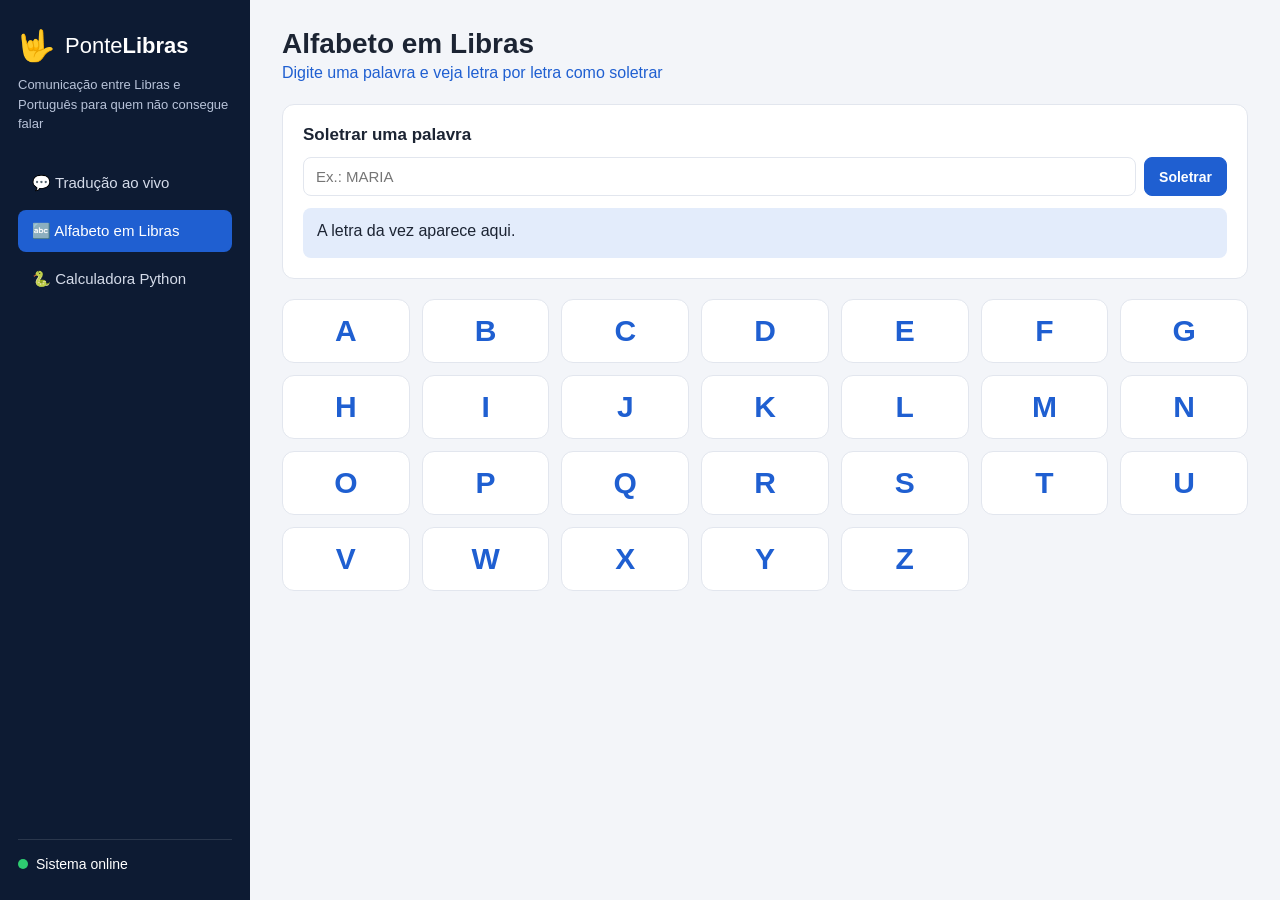
==== alfabeto.html @ c9fdf91e "chore: separação de pasta" ====
<!DOCTYPE html>
<html lang="pt-br">
<head>
    <meta charset="UTF-8">
    <meta name="viewport" content="width=device-width, initial-scale=1.0">
    <title>Ponte Libras - Alfabeto</title>
    <link rel="stylesheet" href="css/style.css">
</head>
<body>

    <aside class="menu">
        <div class="logo">
            <span class="logo-icone">🤟</span>
            <span>Ponte<b>Libras</b></span>
        </div>
        <p class="logo-texto">Comunicação entre Libras e Português para quem não consegue falar</p>

        <nav>
            <a href="index.html">💬 Tradução ao vivo</a>
            <a href="alfabeto.html" class="ativo">🔤 Alfabeto em Libras</a>
            <a href="calculadora.html">🐍 Calculadora Python</a>
        </nav>

        <div class="status"><span class="bolinha"></span> Sistema online</div>
    </aside>

    <main>
        <header class="topo">
            <div>
                <h1>Alfabeto em Libras</h1>
                <p>Digite uma palavra e veja letra por letra como soletrar</p>
            </div>
        </header>

        <section class="cartao">
            <h2>Soletrar uma palavra</h2>
            <div class="digitar" style="margin-top: 12px;">
                <input type="text" id="palavraSoletrar" placeholder="Ex.: MARIA" maxlength="20">
                <button class="principal" onclick="soletrar()">Soletrar</button>
            </div>
            <p id="letraAtual" class="detectado" style="margin-top: 12px;">A letra da vez aparece aqui.</p>
        </section>

        <section style="margin-top: 20px;">
            <div id="grade" class="grade-alfabeto">
                <!-- os cartões são criados pelo JavaScript -->
            </div>
        </section>
    </main>

    <div vw class="enabled">
        <div vw-access-button class="active"></div>
        <div vw-plugin-wrapper>
            <div class="vw-plugin-top-wrapper"></div>
        </div>
    </div>
    <script src="https://vlibras.gov.br/app/vlibras-plugin.js"></script>
    <script>
        if (window.VLibras) {
            new window.VLibras.Widget('https://vlibras.gov.br/app');
        }
    </script>

    <script src="js/alfabeto.js"></script>
</body>
</html>
---- css/style.css ----
/* ================================
   PONTE LIBRAS - estilo
   ================================ */

:root {
    --azul-escuro: #0d1b33;
    --azul: #1f5fd1;
    --azul-claro: #e3ecfb;
    --verde: #1e9e4a;
    --verde-claro: #e3f5e8;
    --fundo: #f3f5f9;
    --branco: #ffffff;
    --texto: #1c2433;
    --cinza: #6b7385;
    --borda: #e2e6ee;
}

* {
    margin: 0;
    padding: 0;
    box-sizing: border-box;
}

body {
    font-family: 'Segoe UI', Arial, sans-serif;
    background: var(--fundo);
    color: var(--texto);
    display: flex;
    min-height: 100vh;
}

button {
    font-family: inherit;
    cursor: pointer;
}

button:focus-visible,
input:focus-visible,
a:focus-visible {
    outline: 3px solid var(--azul);
    outline-offset: 2px;
}

/* ---------- MENU LATERAL ---------- */

.menu {
    width: 250px;
    background: var(--azul-escuro);
    color: #fff;
    padding: 28px 18px;
    display: flex;
    flex-direction: column;
    position: sticky;
    top: 0;
    height: 100vh;
}

.logo {
    display: flex;
    align-items: center;
    gap: 10px;
    font-size: 22px;
}

.logo-icone {
    font-size: 30px;
}

.logo-texto {
    font-size: 13px;
    color: #b8c3d9;
    margin: 12px 0 28px;
    line-height: 1.5;
}

nav {
    display: flex;
    flex-direction: column;
    gap: 6px;
}

nav a {
    color: #d5dcea;
    text-decoration: none;
    padding: 12px 14px;
    border-radius: 8px;
    font-size: 15px;
}

nav a:hover {
    background: rgba(255, 255, 255, 0.08);
}

nav a.ativo {
    background: var(--azul);
    color: #fff;
}

.status {
    margin-top: auto;
    padding-top: 16px;
    border-top: 1px solid rgba(255, 255, 255, 0.12);
    font-size: 14px;
    display: flex;
    align-items: center;
    gap: 8px;
}

.bolinha {
    width: 10px;
    height: 10px;
    border-radius: 50%;
    background: #2ecc71;
}

/* ---------- CONTEÚDO ---------- */

main {
    flex: 1;
    padding: 28px 32px;
    max-width: 1200px;
}

.topo {
    display: flex;
    justify-content: space-between;
    align-items: flex-start;
    margin-bottom: 22px;
}

.topo h1 {
    font-size: 28px;
}

.topo p {
    color: var(--azul);
    margin-top: 4px;
}

.selo {
    background: var(--verde-claro);
    color: var(--verde);
    border: 1px solid #b9e3c6;
    padding: 6px 12px;
    border-radius: 6px;
    font-size: 13px;
    font-weight: 600;
}

.cartoes {
    display: grid;
    grid-template-columns: 1fr 1fr;
    gap: 20px;
}

.cartao {
    background: var(--branco);
    border: 1px solid var(--borda);
    border-radius: 12px;
    padding: 20px;
}

.cartao-topo {
    display: flex;
    justify-content: space-between;
    align-items: center;
    margin-bottom: 14px;
}

.cartao h2 {
    font-size: 17px;
}

.cartao h3 {
    font-size: 13px;
    color: var(--cinza);
    font-weight: 600;
    margin: 16px 0 8px;
}

.ao-vivo {
    font-size: 12px;
    font-weight: 700;
}

.verde { color: var(--verde); }
.azul { color: var(--azul); }

.dica {
    font-size: 14px;
    color: var(--cinza);
    line-height: 1.5;
}

/* ---------- BOTÕES ---------- */

.botoes button,
.digitar button,
.cartao-topo button {
    border: 1px solid var(--borda);
    background: var(--branco);
    padding: 10px 14px;
    border-radius: 8px;
    font-size: 14px;
}

button.principal {
    background: var(--azul);
    color: #fff;
    border-color: var(--azul);
    font-weight: 600;
}

button.principal:hover {
    background: #174bab;
}

.frases {
    display: grid;
    grid-template-columns: 1fr 1fr;
    gap: 8px;
}

.frase {
    display: flex;
    align-items: center;
    gap: 8px;
    text-align: left;
    background: var(--verde-claro);
    border: 1px solid #c8ead2;
    border-radius: 8px;
    padding: 10px;
    font-size: 14px;
    min-height: 46px;
}

.frase span {
    font-size: 20px;
}

.frase:hover {
    background: #d0eeda;
}

.letras {
    display: grid;
    grid-template-columns: repeat(9, 1fr);
    gap: 6px;
}

.letra {
    background: var(--fundo);
    border: 1px solid var(--borda);
    border-radius: 6px;
    padding: 10px 0;
    font-size: 16px;
    font-weight: 700;
    min-height: 40px;
}

.letra:hover {
    background: var(--azul-claro);
}

.palavra-montada {
    margin: 14px 0 10px;
    padding: 14px;
    border: 2px dashed var(--borda);
    border-radius: 8px;
    font-size: 22px;
    font-weight: 700;
    letter-spacing: 2px;
    min-height: 58px;
}

.botoes {
    display: flex;
    gap: 8px;
}

.botoes button {
    flex: 1;
}

.microfone {
    width: 100%;
    margin-top: 16px;
    padding: 16px;
    font-size: 17px;
    font-weight: 600;
    border-radius: 10px;
    border: none;
    background: var(--azul);
    color: #fff;
}

.microfone.gravando {
    background: #c62828;
}

/* ondinha de áudio */
.onda {
    display: flex;
    justify-content: center;
    align-items: center;
    gap: 4px;
    height: 40px;
    margin: 12px 0;
}

.onda span {
    width: 4px;
    height: 8px;
    background: var(--azul);
    border-radius: 2px;
    opacity: 0.4;
}

.onda.mexendo span {
    opacity: 1;
    animation: pular 0.8s ease-in-out infinite;
}

.onda.mexendo span:nth-child(2n) { animation-delay: 0.2s; }
.onda.mexendo span:nth-child(3n) { animation-delay: 0.4s; }

@keyframes pular {
    0%, 100% { height: 8px; }
    50% { height: 34px; }
}

.digitar {
    display: flex;
    gap: 8px;
}

.digitar input {
    flex: 1;
    padding: 10px 12px;
    border: 1px solid var(--borda);
    border-radius: 8px;
    font-size: 15px;
}

.detectado {
    background: var(--azul-claro);
    padding: 14px;
    border-radius: 8px;
    font-size: 16px;
    min-height: 50px;
}

/* ---------- NÚMEROS ---------- */

.numeros {
    display: grid;
    grid-template-columns: repeat(4, 1fr);
    gap: 16px;
    margin: 20px 0;
}

.numero {
    background: var(--branco);
    border: 1px solid var(--borda);
    border-radius: 12px;
    padding: 16px;
}

.numero p {
    font-size: 13px;
    font-weight: 600;
}

.numero strong {
    display: block;
    font-size: 30px;
    margin: 6px 0 2px;
    color: var(--azul);
}

.numero span {
    font-size: 12px;
    color: var(--cinza);
}

/* ---------- CONVERSA ---------- */

#mensagens {
    display: flex;
    flex-direction: column;
    gap: 10px;
    max-height: 340px;
    overflow-y: auto;
}

.vazio {
    color: var(--cinza);
    font-size: 14px;
}

.mensagem {
    position: relative;
    padding: 12px 50px 12px 14px;
    border-radius: 10px;
    border: 1px solid;
}

.msg-ouvinte {
    background: var(--azul-claro);
    border-color: #c4d6f6;
}

.msg-sinaliza {
    background: var(--verde-claro);
    border-color: #c8ead2;
}

.msg-topo {
    font-size: 13px;
    margin-bottom: 4px;
}

.msg-topo small {
    color: var(--cinza);
    margin-left: 6px;
}

.mensagem p {
    font-size: 16px;
}

.ouvir-de-novo {
    position: absolute;
    right: 10px;
    top: 50%;
    transform: translateY(-50%);
    border: none;
    background: none;
    font-size: 20px;
}

/* ---------- ALFABETO ---------- */

.grade-alfabeto {
    display: grid;
    grid-template-columns: repeat(auto-fill, minmax(120px, 1fr));
    gap: 12px;
}

.cartao-letra {
    background: var(--branco);
    border: 1px solid var(--borda);
    border-radius: 12px;
    padding: 14px;
    text-align: center;
    font-size: 15px;
}

.cartao-letra img {
    width: 80px;
    height: 80px;
    object-fit: contain;
    display: block;
    margin: 0 auto 8px;
}

.cartao-letra strong {
    font-size: 30px;
    display: block;
    color: var(--azul);
}

.cartao-letra:hover {
    border-color: var(--azul);
}

.cartao-letra.destaque {
    border-color: var(--verde);
    background: var(--verde-claro);
}

/* ---------- CALCULADORA PYTHON ---------- */

.campos {
    display: flex;
    gap: 10px;
    flex-wrap: wrap;
    margin: 12px 0;
}

.campos label {
    display: flex;
    flex-direction: column;
    font-size: 13px;
    font-weight: 600;
    gap: 4px;
}

.campos input {
    width: 90px;
    padding: 10px;
    border: 1px solid var(--borda);
    border-radius: 8px;
    font-size: 16px;
}

.formula {
    font-family: Consolas, monospace;
    background: var(--fundo);
    padding: 8px 12px;
    border-radius: 6px;
    display: inline-block;
}

.resultado {
    background: var(--fundo);
    border-radius: 8px;
    padding: 14px;
    margin-top: 12px;
    white-space: pre-line;
    font-family: Consolas, monospace;
    font-size: 15px;
    min-height: 60px;
}

.carregando {
    color: var(--cinza);
    font-size: 14px;
}

/* ---------- CELULAR ---------- */

@media (max-width: 900px) {
    body {
        flex-direction: column;
    }

    .menu {
        width: 100%;
        height: auto;
        position: static;
        padding: 16px;
    }

    .logo-texto,
    .status {
        display: none;
    }

    nav {
        flex-direction: row;
        flex-wrap: wrap;
        margin-top: 10px;
    }

    main {
        padding: 18px;
    }

    .cartoes {
        grid-template-columns: 1fr;
    }

    .numeros {
        grid-template-columns: 1fr 1fr;
    }

    .letras {
        grid-template-columns: repeat(7, 1fr);
    }
}
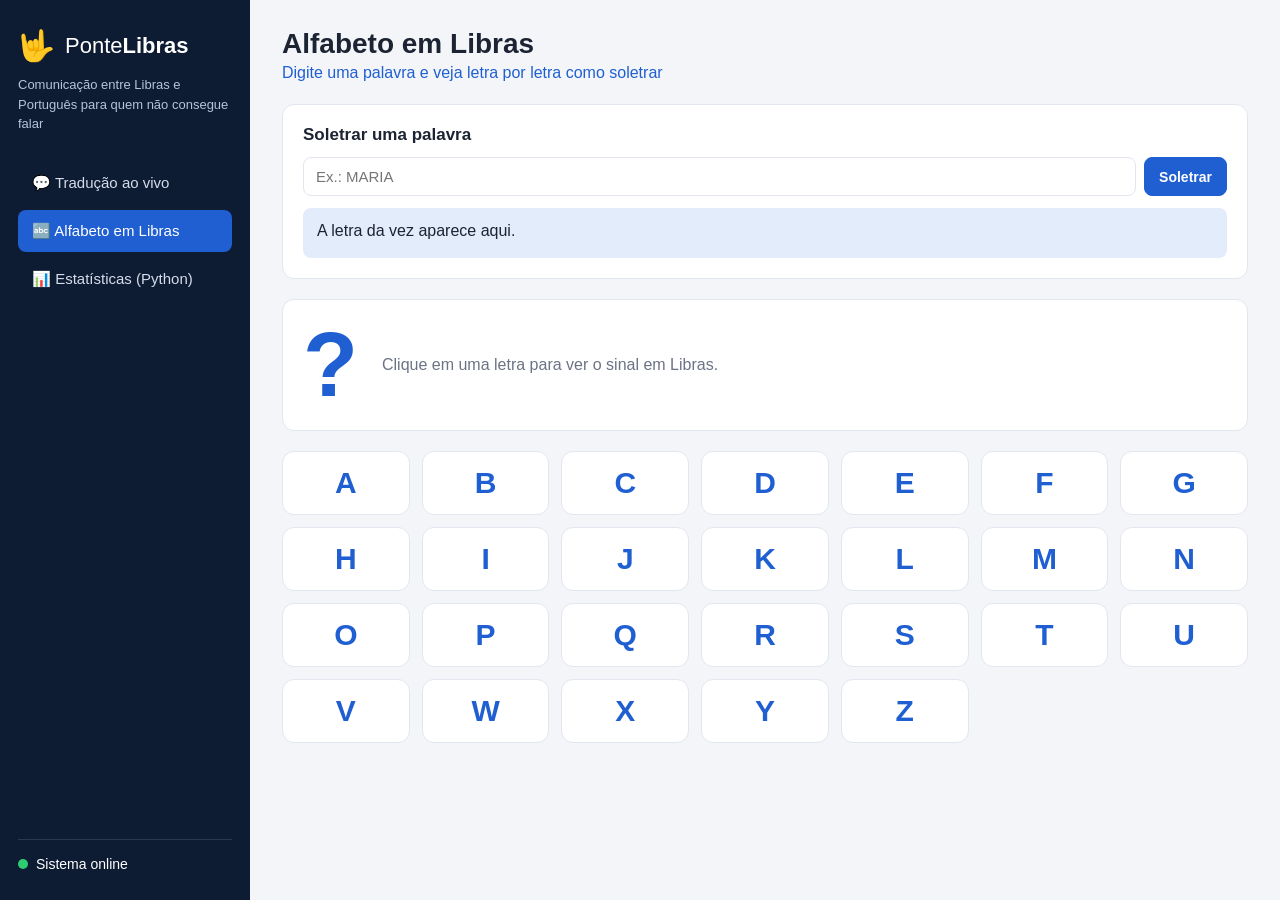
==== commit ff52ac44: "refactor: organização de pastas" ====
--- a/alfabeto.html
+++ b/alfabeto.html
@@ -18,7 +18,7 @@
         <nav>
             <a href="index.html">💬 Tradução ao vivo</a>
             <a href="alfabeto.html" class="ativo">🔤 Alfabeto em Libras</a>
-            <a href="calculadora.html">🐍 Calculadora Python</a>
+            <a href="estatisticas.html">📊 Estatísticas (Python)</a>
         </nav>
 
         <div class="status"><span class="bolinha"></span> Sistema online</div>
@@ -39,6 +39,12 @@
                 <button class="principal" onclick="soletrar()">Soletrar</button>
             </div>
             <p id="letraAtual" class="detectado" style="margin-top: 12px;">A letra da vez aparece aqui.</p>
+        </section>
+
+        <section class="cartao painel-letra" aria-live="polite">
+            <img id="painelImg" src="" alt="" style="display:none">
+            <strong id="painelLetra">?</strong>
+            <p id="painelTexto">Clique em uma letra para ver o sinal em Libras.</p>
         </section>
 
         <section style="margin-top: 20px;">
--- a/css/style.css
+++ b/css/style.css
@@ -569,3 +569,101 @@
         grid-template-columns: repeat(7, 1fr);
     }
 }
+
+
+/* ---------- PAINEL DA LETRA (alfabeto) ---------- */
+
+.painel-letra {
+    display: flex;
+    align-items: center;
+    gap: 24px;
+    margin-top: 20px;
+}
+
+.painel-letra img {
+    width: 160px;
+    height: 160px;
+    object-fit: contain;
+}
+
+.painel-letra strong {
+    font-size: 90px;
+    line-height: 1;
+    color: var(--azul);
+}
+
+.painel-letra p {
+    font-size: 16px;
+    color: var(--cinza);
+}
+
+/* ---------- CÂMERA (tradução ao vivo) ---------- */
+
+.camera-secao {
+    margin-top: 20px;
+}
+
+.camera-grade {
+    display: grid;
+    grid-template-columns: 1fr 1fr;
+    gap: 20px;
+}
+
+.area-camera {
+    background: var(--azul-escuro);
+    border-radius: 10px;
+    min-height: 200px;
+    display: flex;
+    justify-content: center;
+    align-items: center;
+    overflow: hidden;
+    margin-bottom: 8px;
+}
+
+.area-camera canvas {
+    max-width: 100%;
+    height: auto;
+}
+
+.camera-aviso {
+    color: #b8c3d9;
+    font-size: 14px;
+}
+
+/* ---------- GRÁFICO (estatísticas) ---------- */
+
+.barra-linha {
+    display: grid;
+    grid-template-columns: 100px 1fr 90px;
+    align-items: center;
+    gap: 8px;
+    margin-bottom: 8px;
+    font-size: 14px;
+}
+
+.barra-fundo {
+    background: var(--fundo);
+    border-radius: 6px;
+    height: 18px;
+}
+
+.barra {
+    background: var(--azul);
+    height: 100%;
+    border-radius: 6px;
+}
+
+.barra-linha small {
+    color: var(--cinza);
+}
+
+@media (max-width: 900px) {
+    .camera-grade {
+        grid-template-columns: 1fr;
+    }
+
+    .painel-letra {
+        flex-direction: column;
+        text-align: center;
+    }
+}
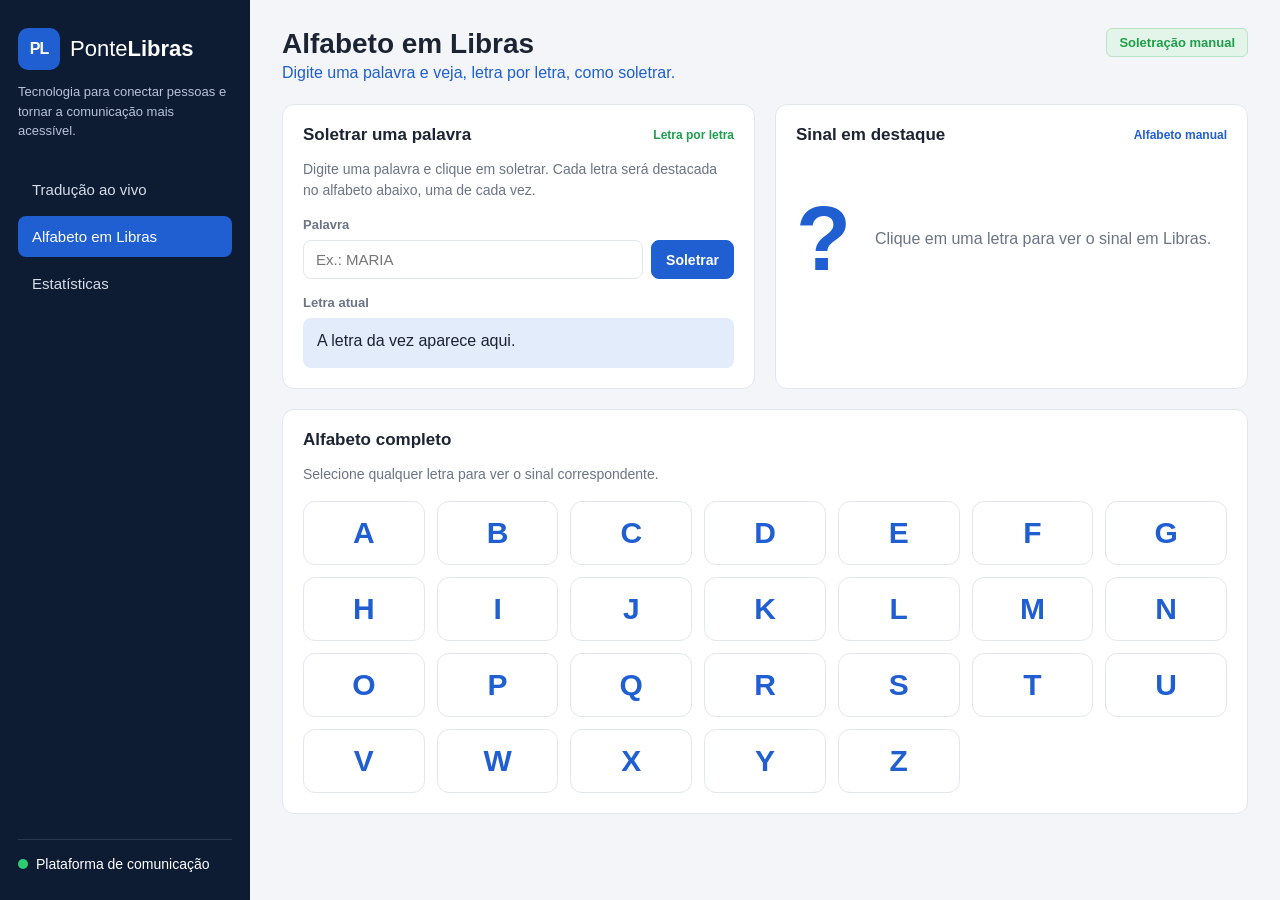
==== commit 8a81c414: "style: removi os  emojis e padronizei as paginas com o index" ====
--- a/alfabeto.html
+++ b/alfabeto.html
@@ -1,65 +1,139 @@
 <!DOCTYPE html>
-<html lang="pt-br">
+<html lang="pt-BR">
 <head>
     <meta charset="UTF-8">
     <meta name="viewport" content="width=device-width, initial-scale=1.0">
-    <title>Ponte Libras - Alfabeto</title>
+    <meta name="description" content="Ponte Libras: aprenda a soletrar palavras com o alfabeto em Libras.">
+    <title>Ponte Libras | Alfabeto em Libras</title>
     <link rel="stylesheet" href="css/style.css">
 </head>
 <body>
 
+    <a href="#conteudo-principal" class="pular-conteudo">
+        Pular para o conteúdo principal
+    </a>
+
+    <!-- MENU LATERAL -->
     <aside class="menu">
         <div class="logo">
-            <span class="logo-icone">🤟</span>
+            <span class="logo-icone" aria-hidden="true">PL</span>
             <span>Ponte<b>Libras</b></span>
         </div>
-        <p class="logo-texto">Comunicação entre Libras e Português para quem não consegue falar</p>
 
-        <nav>
-            <a href="index.html">💬 Tradução ao vivo</a>
-            <a href="alfabeto.html" class="ativo">🔤 Alfabeto em Libras</a>
-            <a href="estatisticas.html">📊 Estatísticas (Python)</a>
+        <p class="logo-texto">
+            Tecnologia para conectar pessoas e tornar
+            a comunicação mais acessível.
+        </p>
+
+        <nav aria-label="Navegação principal">
+            <a href="index.html">Tradução ao vivo</a>
+            <a href="alfabeto.html" class="ativo" aria-current="page">
+                Alfabeto em Libras
+            </a>
+            <a href="estatisticas.html">Estatísticas</a>
         </nav>
 
-        <div class="status"><span class="bolinha"></span> Sistema online</div>
+        <div class="status">
+            <span class="bolinha" aria-hidden="true"></span>
+            Plataforma de comunicação
+        </div>
     </aside>
 
-    <main>
+    <!-- CONTEÚDO PRINCIPAL -->
+    <main id="conteudo-principal" tabindex="-1">
+
         <header class="topo">
             <div>
                 <h1>Alfabeto em Libras</h1>
-                <p>Digite uma palavra e veja letra por letra como soletrar</p>
+                <p>Digite uma palavra e veja, letra por letra, como soletrar.</p>
             </div>
+            <span class="selo">Soletração manual</span>
         </header>
 
-        <section class="cartao">
-            <h2>Soletrar uma palavra</h2>
-            <div class="digitar" style="margin-top: 12px;">
-                <input type="text" id="palavraSoletrar" placeholder="Ex.: MARIA" maxlength="20">
-                <button class="principal" onclick="soletrar()">Soletrar</button>
-            </div>
-            <p id="letraAtual" class="detectado" style="margin-top: 12px;">A letra da vez aparece aqui.</p>
+        <!-- SOLETRAR + LETRA EM DESTAQUE -->
+        <section class="cartoes" aria-label="Soletração de palavras">
+
+            <article class="cartao">
+                <div class="cartao-topo">
+                    <h2>Soletrar uma palavra</h2>
+                    <span class="ao-vivo verde">Letra por letra</span>
+                </div>
+
+                <p class="dica">
+                    Digite uma palavra e clique em soletrar.
+                    Cada letra será destacada no alfabeto
+                    abaixo, uma de cada vez.
+                </p>
+
+                <h3>Palavra</h3>
+                <div class="digitar">
+                    <input
+                        type="text"
+                        id="palavraSoletrar"
+                        aria-label="Palavra para soletrar"
+                        placeholder="Ex.: MARIA"
+                        maxlength="20"
+                    >
+                    <button
+                        type="button"
+                        class="principal"
+                        onclick="soletrar()"
+                    >
+                        Soletrar
+                    </button>
+                </div>
+
+                <h3>Letra atual</h3>
+                <p
+                    id="letraAtual"
+                    class="detectado"
+                    aria-live="polite"
+                >
+                    A letra da vez aparece aqui.
+                </p>
+            </article>
+
+            <article class="cartao">
+                <div class="cartao-topo">
+                    <h2>Sinal em destaque</h2>
+                    <span class="ao-vivo azul">Alfabeto manual</span>
+                </div>
+
+                <div class="painel-letra" aria-live="polite">
+                    <img id="painelImg" src="" alt="" hidden>
+                    <strong id="painelLetra">?</strong>
+                    <p id="painelTexto">
+                        Clique em uma letra para ver o sinal em Libras.
+                    </p>
+                </div>
+            </article>
         </section>
 
-        <section class="cartao painel-letra" aria-live="polite">
-            <img id="painelImg" src="" alt="" style="display:none">
-            <strong id="painelLetra">?</strong>
-            <p id="painelTexto">Clique em uma letra para ver o sinal em Libras.</p>
-        </section>
+        <!-- ALFABETO COMPLETO -->
+        <section class="cartao secao-espaco" aria-labelledby="titulo-alfabeto">
+            <div class="cartao-topo">
+                <h2 id="titulo-alfabeto">Alfabeto completo</h2>
+            </div>
 
-        <section style="margin-top: 20px;">
+            <p class="dica">
+                Selecione qualquer letra para ver o sinal correspondente.
+            </p>
+
             <div id="grade" class="grade-alfabeto">
                 <!-- os cartões são criados pelo JavaScript -->
             </div>
         </section>
+
     </main>
 
+    <!-- VLIBRAS -->
     <div vw class="enabled">
         <div vw-access-button class="active"></div>
         <div vw-plugin-wrapper>
             <div class="vw-plugin-top-wrapper"></div>
         </div>
     </div>
+
     <script src="https://vlibras.gov.br/app/vlibras-plugin.js"></script>
     <script>
         if (window.VLibras) {
@@ -68,5 +142,6 @@
     </script>
 
     <script src="js/alfabeto.js"></script>
+
 </body>
 </html>
--- a/css/style.css
+++ b/css/style.css
@@ -234,10 +234,6 @@
     min-height: 46px;
 }
 
-.frase span {
-    font-size: 20px;
-}
-
 .frase:hover {
     background: #d0eeda;
 }
@@ -400,7 +396,7 @@
 
 .mensagem {
     position: relative;
-    padding: 12px 50px 12px 14px;
+    padding: 12px 80px 12px 14px;
     border-radius: 10px;
     border: 1px solid;
 }
@@ -434,9 +430,17 @@
     right: 10px;
     top: 50%;
     transform: translateY(-50%);
-    border: none;
-    background: none;
-    font-size: 20px;
+    border: 1px solid var(--borda);
+    background: var(--branco);
+    border-radius: 6px;
+    padding: 4px 10px;
+    font-size: 12px;
+    font-weight: 600;
+    color: var(--azul);
+}
+
+.ouvir-de-novo:hover {
+    border-color: var(--azul);
 }
 
 /* ---------- ALFABETO ---------- */
@@ -667,3 +671,311 @@
         text-align: center;
     }
 }
+
+
+/* RESPONSIVIDADE - MELHORIAS PARA CELULAR */
+
+main {
+    min-width: 0;
+}
+
+.cartao {
+    min-width: 0;
+}
+
+.area-camera img {
+    width: 100%;
+    max-width: 100%;
+    height: auto;
+}
+
+@media (max-width: 600px) {
+    main {
+        width: 100%;
+        padding: 16px;
+    }
+
+    .topo {
+        flex-direction: column;
+        gap: 12px;
+    }
+
+    .topo h1 {
+        font-size: 24px;
+    }
+
+    .cartao {
+        padding: 16px;
+    }
+
+    .letras {
+        grid-template-columns: repeat(5, minmax(0, 1fr));
+    }
+
+    .frases,
+    .numeros {
+        grid-template-columns: 1fr;
+    }
+
+    .digitar {
+        flex-direction: column;
+    }
+
+    .digitar input,
+    .digitar button {
+        width: 100%;
+        min-width: 0;
+    }
+
+    .botoes {
+        flex-wrap: wrap;
+    }
+
+    .botoes button {
+        min-width: 90px;
+    }
+}
+
+
+/* =========================================
+   GUIA DE UTILIZAÇÃO - PONTE LIBRAS
+   ========================================= */
+
+.guia-uso {
+    margin-top: 20px;
+    padding: 24px;
+}
+
+.guia-uso .cartao-topo {
+    margin-bottom: 8px;
+}
+
+.guia-uso .cartao-topo h2 {
+    font-size: 19px;
+    font-weight: 700;
+    color: var(--azul-escuro);
+}
+
+.guia-grade {
+    display: grid;
+    grid-template-columns: repeat(2, minmax(0, 1fr));
+    gap: 16px;
+    margin-top: 20px;
+}
+
+.guia-item {
+    position: relative;
+    padding: 22px;
+    background: #f8faff;
+    border: 1px solid var(--borda);
+    border-radius: 12px;
+    transition: border-color 0.2s ease,
+                transform 0.2s ease,
+                box-shadow 0.2s ease;
+}
+
+.guia-item:hover {
+    border-color: var(--azul);
+    transform: translateY(-2px);
+    box-shadow: 0 4px 14px rgba(13, 27, 51, 0.06);
+}
+
+.guia-numero {
+    display: inline-flex;
+    align-items: center;
+    justify-content: center;
+    width: 38px;
+    height: 38px;
+    background: var(--azul-claro);
+    color: var(--azul);
+    font-size: 14px;
+    font-weight: 700;
+    border-radius: 9px;
+    margin-bottom: 12px;
+}
+
+.guia-item h3 {
+    color: var(--azul-escuro);
+    font-size: 16px;
+    font-weight: 700;
+    margin: 0 0 8px;
+}
+
+.guia-item p {
+    color: var(--cinza);
+    font-size: 14px;
+    line-height: 1.7;
+}
+
+/* =========================================
+   MELHORIAS VISUAIS
+   ========================================= */
+
+.logo-icone {
+    display: inline-flex;
+    align-items: center;
+    justify-content: center;
+    width: 42px;
+    height: 42px;
+    background: var(--azul);
+    border-radius: 10px;
+    color: #ffffff;
+    font-size: 16px;
+    font-weight: 800;
+    letter-spacing: -1px;
+}
+
+.cartao,
+.numero {
+    transition: box-shadow 0.2s ease;
+}
+
+.cartao:hover {
+    box-shadow: 0 4px 16px rgba(13, 27, 51, 0.04);
+}
+
+.cartao-topo {
+    gap: 12px;
+    flex-wrap: wrap;
+}
+
+button {
+    transition: background-color 0.2s ease,
+                border-color 0.2s ease;
+}
+
+button:focus-visible,
+a:focus-visible,
+input:focus-visible {
+    outline: 3px solid var(--azul);
+    outline-offset: 3px;
+}
+
+/* Link de acessibilidade */
+.pular-conteudo {
+    position: absolute;
+    top: -100px;
+    left: 12px;
+    z-index: 1000;
+    background: #ffffff;
+    color: var(--azul-escuro);
+    border: 2px solid var(--azul);
+    border-radius: 8px;
+    padding: 12px 16px;
+    font-weight: 600;
+}
+
+.pular-conteudo:focus {
+    top: 12px;
+}
+
+/* =========================================
+   RESPONSIVIDADE
+   ========================================= */
+
+@media (max-width: 900px) {
+    .guia-grade {
+        grid-template-columns: repeat(2, minmax(0, 1fr));
+    }
+}
+
+@media (max-width: 600px) {
+    .guia-uso {
+        padding: 16px;
+    }
+
+    .guia-grade {
+        grid-template-columns: 1fr;
+        gap: 12px;
+    }
+
+    .guia-item {
+        padding: 18px;
+    }
+
+    .guia-uso .cartao-topo h2 {
+        font-size: 18px;
+    }
+}
+
+@media (prefers-reduced-motion: reduce) {
+    .guia-item,
+    .cartao,
+    button {
+        transition: none;
+    }
+
+    .guia-item:hover {
+        transform: none;
+    }
+}
+
+
+/* ================================
+   PÁGINAS DE ALFABETO E ESTATÍSTICAS
+   (mesmo padrão visual do index)
+   ================================ */
+
+.secao-espaco {
+    margin-top: 20px;
+}
+
+.cartao .painel-letra {
+    margin-top: 8px;
+    min-height: 160px;
+}
+
+.secao-espaco .grade-alfabeto {
+    margin-top: 16px;
+}
+
+.bloco-grafico {
+    margin-top: 14px;
+}
+
+.cartoes-modelo {
+    display: grid;
+    grid-template-columns: repeat(auto-fit, minmax(160px, 1fr));
+    gap: 12px;
+    margin-top: 16px;
+}
+
+.formula-centro {
+    margin-top: 14px;
+    text-align: center;
+}
+
+.detalhes-calculo {
+    margin-top: 14px;
+}
+
+.detalhes-calculo summary {
+    cursor: pointer;
+}
+
+.simulacao-campos {
+    display: flex;
+    gap: 10px;
+    align-items: center;
+    flex-wrap: wrap;
+}
+
+.simulacao-campos input {
+    width: 80px;
+    padding: 10px;
+    border: 1px solid var(--borda);
+    border-radius: 8px;
+    font-size: 15px;
+}
+
+.simulacao-campos button {
+    border: 1px solid var(--borda);
+    border-radius: 8px;
+    padding: 10px 14px;
+}
+
+.simulacao-resultado {
+    margin-top: 14px;
+    font-size: 16px;
+    line-height: 1.6;
+}
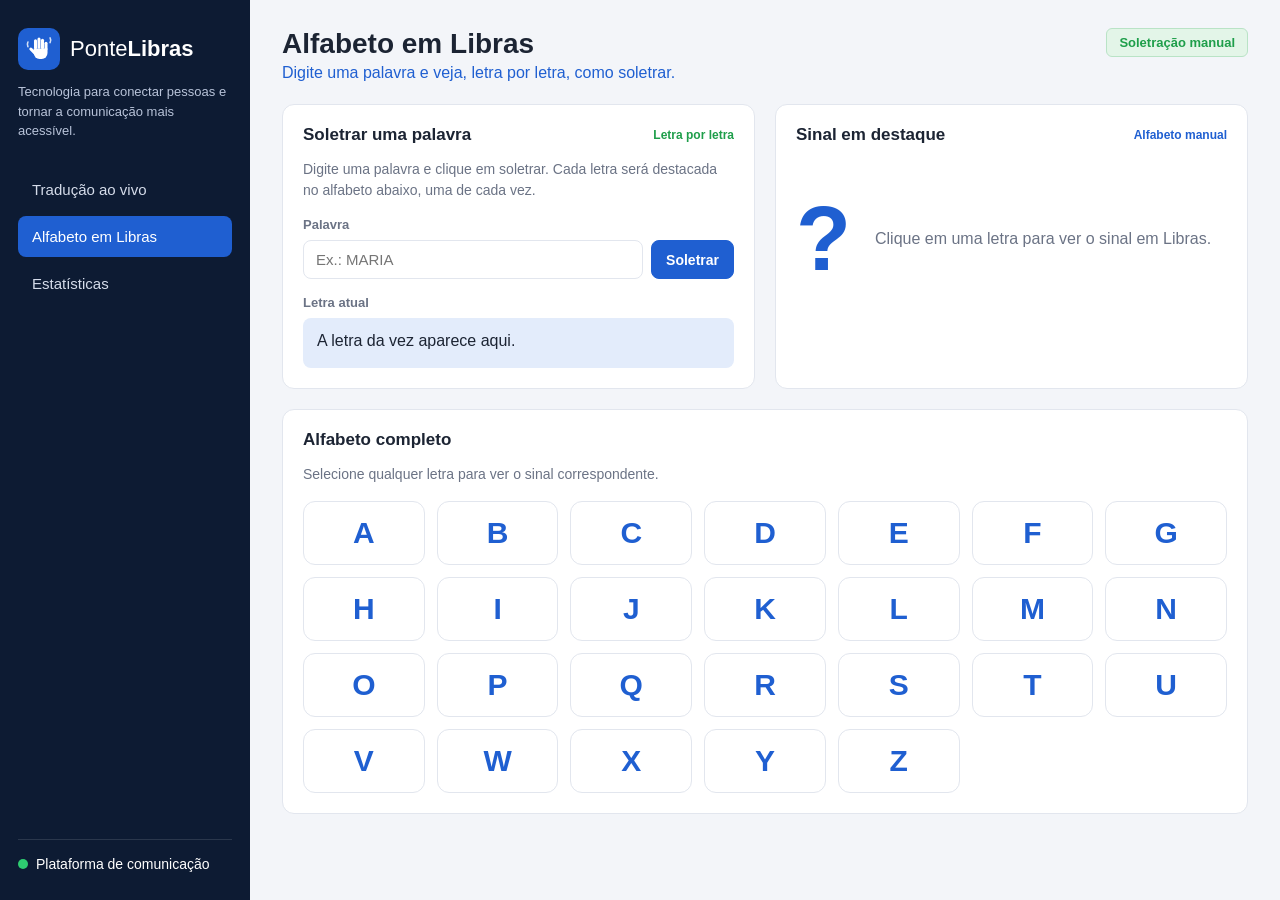
==== commit e81bd0cd: "style: adicionado a  logo da mao em libras no menu" ====
--- a/alfabeto.html
+++ b/alfabeto.html
@@ -16,7 +16,19 @@
     <!-- MENU LATERAL -->
     <aside class="menu">
         <div class="logo">
-            <span class="logo-icone" aria-hidden="true">PL</span>
+            <span class="logo-icone" aria-hidden="true">
+                <svg viewBox="0 0 24 24" focusable="false">
+                    <g stroke="#fff" stroke-linecap="round" stroke-width="2.6" fill="none">
+                        <path d="M9 11 V5"/>
+                        <path d="M12 10.5 V3.5"/>
+                        <path d="M15 11 V4.5"/>
+                        <path d="M18 12 V7"/>
+                        <path d="M8.5 15.5 L5 12"/>
+                    </g>
+                    <path d="M7.5 11.5 h11.8 v4 a5 5 0 0 1 -5 5 h-1.8 a5 5 0 0 1 -5 -5 z" fill="#fff"/>
+                    <path d="M2.5 6 q-1 2 0 4 M21.5 2.5 q1.2 2 0 4" stroke="#fff" stroke-width="1.4" fill="none" stroke-linecap="round" opacity=".8"/>
+                </svg>
+            </span>
             <span>Ponte<b>Libras</b></span>
         </div>
 
--- a/css/style.css
+++ b/css/style.css
@@ -979,3 +979,10 @@
     font-size: 16px;
     line-height: 1.6;
 }
+
+/* logo (mão em Libras) */
+.logo-icone svg {
+    width: 28px;
+    height: 28px;
+    display: block;
+}
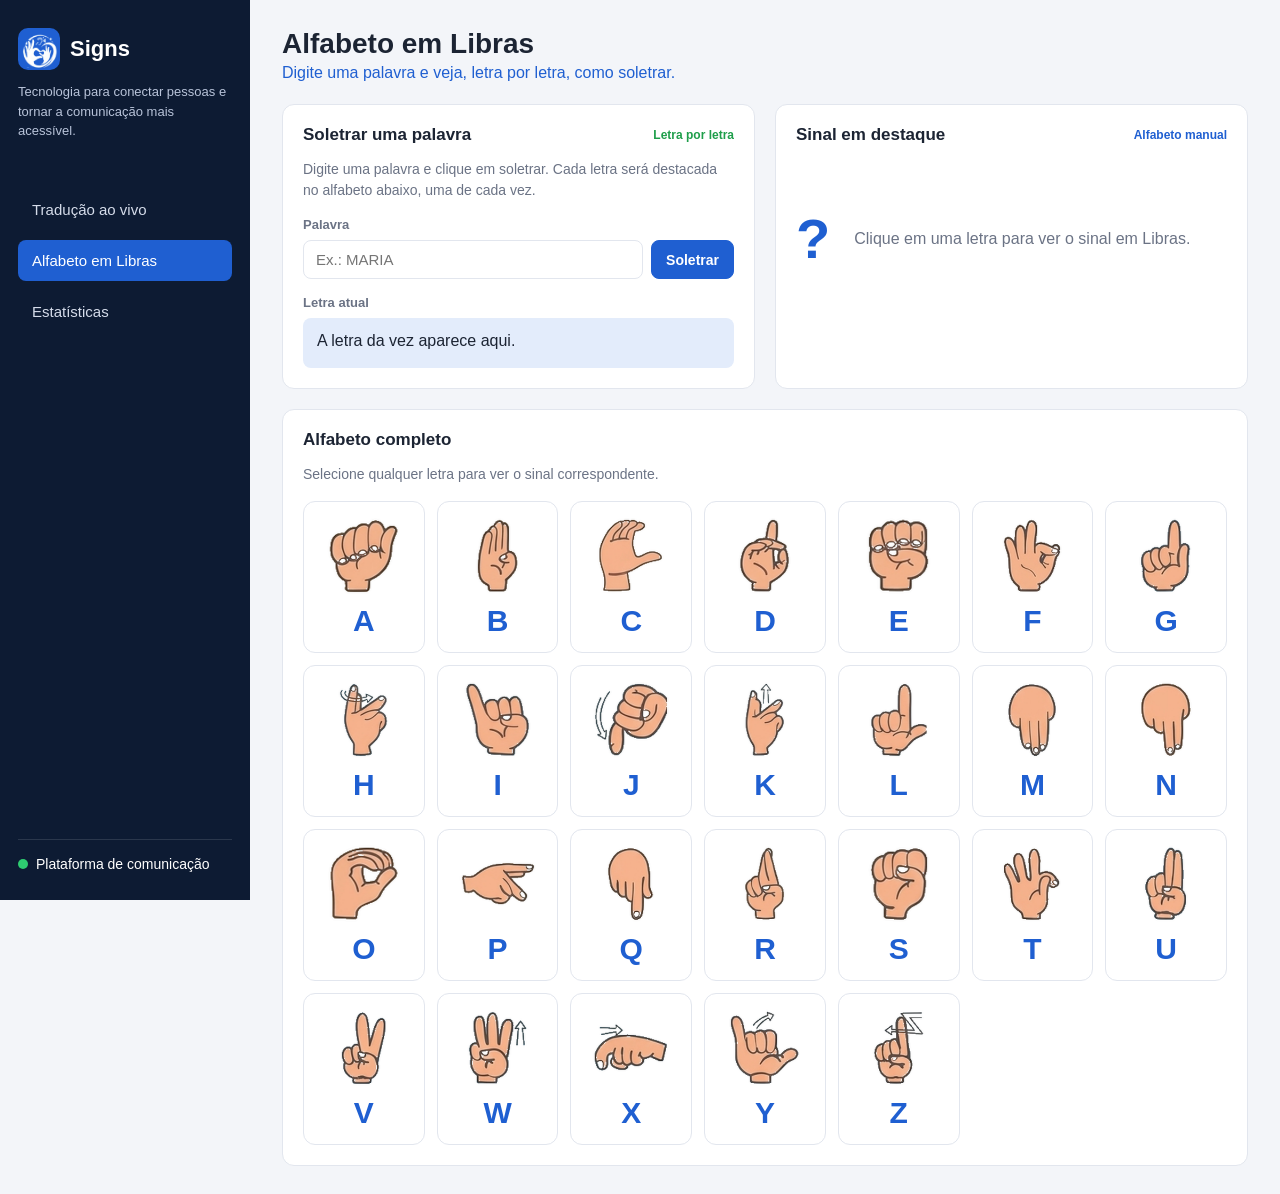
==== commit 34264976: "style: finalização parte visual e funcional do site" ====
--- a/alfabeto.html
+++ b/alfabeto.html
@@ -4,7 +4,7 @@
     <meta charset="UTF-8">
     <meta name="viewport" content="width=device-width, initial-scale=1.0">
     <meta name="description" content="Ponte Libras: aprenda a soletrar palavras com o alfabeto em Libras.">
-    <title>Ponte Libras | Alfabeto em Libras</title>
+    <title>Signs | Alfabeto em Libras</title>
     <link rel="stylesheet" href="css/style.css">
 </head>
 <body>
@@ -14,22 +14,12 @@
     </a>
 
     <!-- MENU LATERAL -->
-    <aside class="menu">
+    <div class="menu">
         <div class="logo">
-            <span class="logo-icone" aria-hidden="true">
-                <svg viewBox="0 0 24 24" focusable="false">
-                    <g stroke="#fff" stroke-linecap="round" stroke-width="2.6" fill="none">
-                        <path d="M9 11 V5"/>
-                        <path d="M12 10.5 V3.5"/>
-                        <path d="M15 11 V4.5"/>
-                        <path d="M18 12 V7"/>
-                        <path d="M8.5 15.5 L5 12"/>
-                    </g>
-                    <path d="M7.5 11.5 h11.8 v4 a5 5 0 0 1 -5 5 h-1.8 a5 5 0 0 1 -5 -5 z" fill="#fff"/>
-                    <path d="M2.5 6 q-1 2 0 4 M21.5 2.5 q1.2 2 0 4" stroke="#fff" stroke-width="1.4" fill="none" stroke-linecap="round" opacity=".8"/>
-                </svg>
-            </span>
-            <span>Ponte<b>Libras</b></span>
+            <div class="logo-icone">
+                <img src="./img/alfabeto/LogoSigns.png" alt="Logo Signs">
+            </div>
+            <a href="index.html" style="color: inherit; text-decoration: none;"><div><b>Signs</b></div></a>
         </div>
 
         <p class="logo-texto">
@@ -37,19 +27,19 @@
             a comunicação mais acessível.
         </p>
 
-        <nav aria-label="Navegação principal">
+        <div class="navegacao">
             <a href="index.html">Tradução ao vivo</a>
             <a href="alfabeto.html" class="ativo" aria-current="page">
                 Alfabeto em Libras
             </a>
             <a href="estatisticas.html">Estatísticas</a>
-        </nav>
+        </div>
 
         <div class="status">
-            <span class="bolinha" aria-hidden="true"></span>
+            <div class="bolinha"></div>
             Plataforma de comunicação
         </div>
-    </aside>
+    </div>
 
     <!-- CONTEÚDO PRINCIPAL -->
     <main id="conteudo-principal" tabindex="-1">
@@ -59,16 +49,15 @@
                 <h1>Alfabeto em Libras</h1>
                 <p>Digite uma palavra e veja, letra por letra, como soletrar.</p>
             </div>
-            <span class="selo">Soletração manual</span>
         </header>
 
         <!-- SOLETRAR + LETRA EM DESTAQUE -->
-        <section class="cartoes" aria-label="Soletração de palavras">
+        <div class="cartoes">
 
-            <article class="cartao">
+            <div class="cartao">
                 <div class="cartao-topo">
                     <h2>Soletrar uma palavra</h2>
-                    <span class="ao-vivo verde">Letra por letra</span>
+                    <div class="ao-vivo verde">Letra por letra</div>
                 </div>
 
                 <p class="dica">
@@ -82,7 +71,6 @@
                     <input
                         type="text"
                         id="palavraSoletrar"
-                        aria-label="Palavra para soletrar"
                         placeholder="Ex.: MARIA"
                         maxlength="20"
                     >
@@ -96,33 +84,29 @@
                 </div>
 
                 <h3>Letra atual</h3>
-                <p
-                    id="letraAtual"
-                    class="detectado"
-                    aria-live="polite"
-                >
+                <p id="letraAtual" class="detectado">
                     A letra da vez aparece aqui.
                 </p>
-            </article>
+            </div>
 
-            <article class="cartao">
+            <div class="cartao">
                 <div class="cartao-topo">
                     <h2>Sinal em destaque</h2>
-                    <span class="ao-vivo azul">Alfabeto manual</span>
+                    <div class="ao-vivo azul">Alfabeto manual</div>
                 </div>
 
-                <div class="painel-letra" aria-live="polite">
+                <div class="painel-letra">
                     <img id="painelImg" src="" alt="" hidden>
                     <strong id="painelLetra">?</strong>
                     <p id="painelTexto">
                         Clique em uma letra para ver o sinal em Libras.
                     </p>
                 </div>
-            </article>
-        </section>
+            </div>
+        </div>
 
         <!-- ALFABETO COMPLETO -->
-        <section class="cartao secao-espaco" aria-labelledby="titulo-alfabeto">
+        <div class="cartao secao-espaco">
             <div class="cartao-topo">
                 <h2 id="titulo-alfabeto">Alfabeto completo</h2>
             </div>
@@ -134,7 +118,7 @@
             <div id="grade" class="grade-alfabeto">
                 <!-- os cartões são criados pelo JavaScript -->
             </div>
-        </section>
+        </div>
 
     </main>
 
@@ -156,4 +140,4 @@
     <script src="js/alfabeto.js"></script>
 
 </body>
-</html>
+</html>
--- a/css/style.css
+++ b/css/style.css
@@ -1,7 +1,3 @@
-/* ================================
-   PONTE LIBRAS - estilo
-   ================================ */
-
 :root {
     --azul-escuro: #0d1b33;
     --azul: #1f5fd1;
@@ -41,8 +37,6 @@
     outline-offset: 2px;
 }
 
-/* ---------- MENU LATERAL ---------- */
-
 .menu {
     width: 250px;
     background: var(--azul-escuro);
@@ -64,6 +58,12 @@
 
 .logo-icone {
     font-size: 30px;
+}
+
+.logo-icone img {
+    width: 35px;
+    height: auto;
+    object-fit: contain;
 }
 
 .logo-texto {
@@ -112,8 +112,6 @@
     border-radius: 50%;
     background: #2ecc71;
 }
-
-/* ---------- CONTEÚDO ---------- */
 
 main {
     flex: 1;
@@ -183,16 +181,19 @@
     font-weight: 700;
 }
 
-.verde { color: var(--verde); }
-.azul { color: var(--azul); }
+.verde {
+    color: var(--verde);
+}
+
+.azul {
+    color: var(--azul);
+}
 
 .dica {
     font-size: 14px;
     color: var(--cinza);
     line-height: 1.5;
 }
-
-/* ---------- BOTÕES ---------- */
 
 .botoes button,
 .digitar button,
@@ -277,7 +278,6 @@
 .botoes button {
     flex: 1;
 }
-
 .microfone {
     width: 100%;
     margin-top: 16px;
@@ -294,7 +294,6 @@
     background: #c62828;
 }
 
-/* ondinha de áudio */
 .onda {
     display: flex;
     justify-content: center;
@@ -346,8 +345,6 @@
     min-height: 50px;
 }
 
-/* ---------- NÚMEROS ---------- */
-
 .numeros {
     display: grid;
     grid-template-columns: repeat(4, 1fr);
@@ -378,8 +375,6 @@
     font-size: 12px;
     color: var(--cinza);
 }
-
-/* ---------- CONVERSA ---------- */
 
 #mensagens {
     display: flex;
@@ -442,9 +437,6 @@
 .ouvir-de-novo:hover {
     border-color: var(--azul);
 }
-
-/* ---------- ALFABETO ---------- */
-
 .grade-alfabeto {
     display: grid;
     grid-template-columns: repeat(auto-fill, minmax(120px, 1fr));
@@ -482,8 +474,6 @@
     border-color: var(--verde);
     background: var(--verde-claro);
 }
-
-/* ---------- CALCULADORA PYTHON ---------- */
 
 .campos {
     display: flex;
@@ -531,9 +521,6 @@
     color: var(--cinza);
     font-size: 14px;
 }
-
-/* ---------- CELULAR ---------- */
-
 @media (max-width: 900px) {
     body {
         flex-direction: column;
@@ -572,10 +559,16 @@
     .letras {
         grid-template-columns: repeat(7, 1fr);
     }
-}
-
-
-/* ---------- PAINEL DA LETRA (alfabeto) ---------- */
+
+    .camera-grade {
+        grid-template-columns: 1fr;
+    }
+
+    .painel-letra {
+        flex-direction: column;
+        text-align: center;
+    }
+}
 
 .painel-letra {
     display: flex;
@@ -585,13 +578,13 @@
 }
 
 .painel-letra img {
-    width: 160px;
-    height: 160px;
+    width: 200px;
+    height: 200px;
     object-fit: contain;
 }
 
 .painel-letra strong {
-    font-size: 90px;
+    font-size: 56px;
     line-height: 1;
     color: var(--azul);
 }
@@ -600,8 +593,6 @@
     font-size: 16px;
     color: var(--cinza);
 }
-
-/* ---------- CÂMERA (tradução ao vivo) ---------- */
 
 .camera-secao {
     margin-top: 20px;
@@ -633,8 +624,6 @@
     color: #b8c3d9;
     font-size: 14px;
 }
-
-/* ---------- GRÁFICO (estatísticas) ---------- */
 
 .barra-linha {
     display: grid;
@@ -661,20 +650,6 @@
     color: var(--cinza);
 }
 
-@media (max-width: 900px) {
-    .camera-grade {
-        grid-template-columns: 1fr;
-    }
-
-    .painel-letra {
-        flex-direction: column;
-        text-align: center;
-    }
-}
-
-
-/* RESPONSIVIDADE - MELHORIAS PARA CELULAR */
-
 main {
     min-width: 0;
 }
@@ -688,7 +663,6 @@
     max-width: 100%;
     height: auto;
 }
-
 @media (max-width: 600px) {
     main {
         width: 100%;
@@ -735,11 +709,6 @@
         min-width: 90px;
     }
 }
-
-
-/* =========================================
-   GUIA DE UTILIZAÇÃO - PONTE LIBRAS
-   ========================================= */
 
 .guia-uso {
     margin-top: 20px;
@@ -807,10 +776,6 @@
     line-height: 1.7;
 }
 
-/* =========================================
-   MELHORIAS VISUAIS
-   ========================================= */
-
 .logo-icone {
     display: inline-flex;
     align-items: center;
@@ -851,7 +816,6 @@
     outline-offset: 3px;
 }
 
-/* Link de acessibilidade */
 .pular-conteudo {
     position: absolute;
     top: -100px;
@@ -869,10 +833,6 @@
     top: 12px;
 }
 
-/* =========================================
-   RESPONSIVIDADE
-   ========================================= */
-
 @media (max-width: 900px) {
     .guia-grade {
         grid-template-columns: repeat(2, minmax(0, 1fr));
@@ -909,12 +869,6 @@
         transform: none;
     }
 }
-
-
-/* ================================
-   PÁGINAS DE ALFABETO E ESTATÍSTICAS
-   (mesmo padrão visual do index)
-   ================================ */
 
 .secao-espaco {
     margin-top: 20px;
@@ -979,10 +933,200 @@
     font-size: 16px;
     line-height: 1.6;
 }
-
-/* logo (mão em Libras) */
 .logo-icone svg {
     width: 28px;
     height: 28px;
     display: block;
 }
+
+.cartao-letra img,
+.painel-letra img {
+    mix-blend-mode: multiply;
+}
+.navegacao {
+    display: flex;
+    flex-direction: column;
+    gap: 10px;
+    margin-top: 20px;
+}
+
+.navegacao a {
+    color: #d5dcea;
+    text-decoration: none;
+    padding: 12px 14px;
+    border-radius: 8px;
+    font-size: 15px;
+}
+
+.navegacao a:hover {
+    background: rgba(255, 255, 255, 0.08);
+}
+
+.navegacao a.ativo {
+    background: var(--azul);
+    color: #fff;
+}
+.logo-icone img {
+    width: 60px;
+    height: auto;
+    object-fit: contain;
+}
+.camera-secao .cartao-topo {
+    flex-wrap: wrap;
+    gap: 10px;
+}
+
+.camera-secao .cartao-topo h2 {
+    min-width: 0;
+    flex: 1 1 220px;
+}
+
+.camera-grade {
+    display: grid;
+    grid-template-columns: minmax(0, 1.15fr) minmax(0, 1fr);
+    gap: 20px;
+    align-items: start;
+}
+
+.camera-grade > div {
+    min-width: 0;
+}
+
+.area-camera {
+    width: 100%;
+    aspect-ratio: 4 / 3;
+    min-height: 220px;
+    max-height: 420px;
+    overflow: hidden;
+    display: flex;
+    align-items: center;
+    justify-content: center;
+}
+
+.area-camera img,
+#feedVideoLibras {
+    width: 100%;
+    height: 100%;
+    object-fit: cover;
+    display: block;
+}
+
+.camera-secao .digitar {
+    display: flex;
+    flex-wrap: wrap;
+    gap: 10px;
+}
+
+.camera-secao .digitar input {
+    flex: 1 1 160px;
+    min-width: 0;
+}
+
+.camera-secao .botoes {
+    display: flex;
+    flex-wrap: wrap;
+    gap: 10px;
+}
+
+.camera-secao .botoes button {
+    flex: 1 1 120px;
+    min-width: 0;
+}
+
+.camera-secao .microfone {
+    width: 100%;
+}
+
+@media (max-width: 900px) {
+    .camera-grade {
+        grid-template-columns: 1fr;
+    }
+
+    .area-camera {
+        aspect-ratio: 16 / 10;
+        min-height: 200px;
+        max-height: 320px;
+    }
+}
+
+@media (max-width: 540px) {
+    .camera-secao {
+        padding: 16px;
+    }
+
+    .area-camera {
+        aspect-ratio: 4 / 3;
+        min-height: 180px;
+        max-height: 260px;
+    }
+
+    .camera-secao .digitar button,
+    .camera-secao .botoes button {
+        flex: 1 1 100%;
+    }
+}
+.camera-secao h3 {
+    margin-top: 18px;
+    margin-bottom: 8px;
+}
+
+.camera-secao .digitar {
+    display: flex;
+    flex-wrap: wrap;
+    gap: 12px;
+    margin-top: 12px;
+    margin-bottom: 14px;
+}
+
+.camera-secao .digitar input {
+    flex: 1 1 180px;
+    min-width: 0;
+    padding: 12px 14px;
+}
+
+.camera-secao .digitar button {
+    padding: 12px 18px;
+    white-space: nowrap;
+}
+
+.camera-secao .botoes {
+    display: flex;
+    flex-wrap: wrap;
+    gap: 12px;
+    margin-top: 12px;
+    margin-bottom: 12px;
+}
+
+.camera-secao .botoes button {
+    flex: 1 1 140px;
+    min-width: 0;
+    padding: 12px 16px;
+}
+
+#infoTreinoLibras {
+    margin-top: 12px;
+    line-height: 1.5;
+}
+
+@media (max-width: 600px) {
+    .camera-secao .digitar {
+        flex-direction: column;
+        gap: 12px;
+    }
+
+    .camera-secao .digitar input,
+    .camera-secao .digitar button {
+        width: 100%;
+        flex: none;
+    }
+
+    .camera-secao .botoes {
+        flex-direction: column;
+        gap: 12px;
+    }
+
+    .camera-secao .botoes button {
+        width: 100%;
+        flex: none;
+    }
+}
